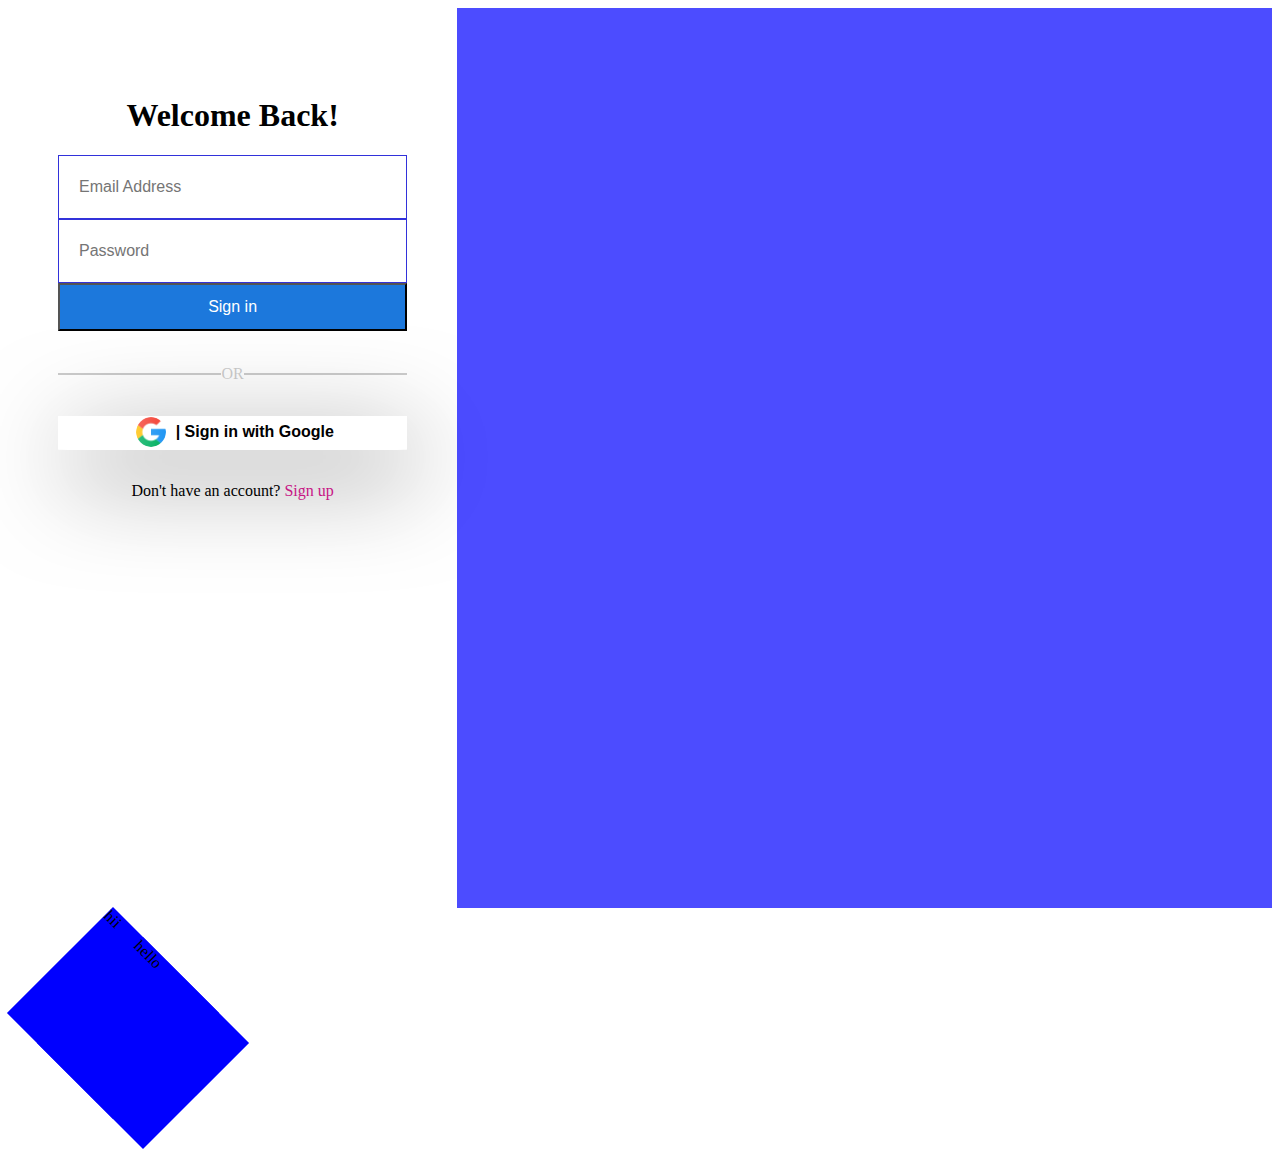
==== signin.html @ 74ea80aa "Add files via upload" ====
<html>

    <link rel="stylesheet" href="signin.css">

  
    <body>
        <div class="floatParent">
            <!--Main Form-->
            <div class="sign-up floatChild" id="sign-up">
                <h1>Welcome Back!</h1>
                <div class="input-items choiceFill">
                    <input type="email" name="email" id="email" placeholder="Email Address">
                    <input type="password" name="password" id="password" placeholder="Password">
                    <button class="signupButton" type="submit" id="submit" name="submit">Sign in</button>
                </div>
                <p class="line-text">OR</p>

                <!--Google Sign up Button-->
                <div class="gbutton">
                    <a href="#" class="gbuttonlink"><button class="gbuttonlink" type="button"><img src="googleicon.png" style="width:30px; border-radius:50%;" alt=""><b style="top: -10px; left: 5px; position: relative">     |   Sign in with Google</b></button></a>
                </div>

                <div class="signin">
                    <p>Don't have an account? <a href="index.html" style="color:mediumvioletred; text-decoration: none;">Sign up</a></p>
                </div>
            </div>

                <!--Image-->
            <div class="image floatChild">
                <section id="background-pic" class="background-pic">
                    <div id="overlay" class="overlay"></div>
                </section>
            </div>
        </div>

        <div class="floatbox">
            <div class="box1">hii</div>
            <div class="box2">hello</div>
        </div>
    </body>
</html>
---- signin.css ----
input {
    display: flex;
    flex-direction: column;
    width: 100%;
    height: 8%;
    font-size: 1rem;
    padding: 20PX;
    border: 1px groove rgb(50, 50, 218);
}

button {
    width: 100%;
    height: 6%;
    font-size: 1em;
    text-align: center;
    color: white;
    background-color: rgb(28, 120, 220);
}
h1 {
    font-family: Calibri;
    text-align: center;
    padding-top: 5%;
    
}

.input-items {
    
}


.floatParent {
    display: flex;
    flex-direction: row;
}


.sign-up {
    padding: 50px;
    text-align: center;
    flex: 30%;

}

.image {
    flex: 70%;
}


@media (max-width: 800px) {
    .floatParent{
        flex-direction: column;
    }   
}

img {
    width: 100%;

}
.line-text {
    padding: 5% 0 5% 0;
    display: flex;
    flex-direction: row;
    opacity: 0.2;
}

  
.line-text:before,
.line-text:after {
    content: "";
    flex: 1 1;
    border-bottom: 2px solid #000;
    margin: auto;
}


.background-pic{
    width: 100%;
    height: 100vh;
    background: url(asset.jpg);
    background-size: cover;
    position: relative;
    overflow: hidden;
}

.overlay {
    position: absolute;
    top: 0;
    left: 0;
    width: 100%;
    height: 100%;
    background-color: rgba(0, 0, 255, 0.7);
}

.gbuttonlink {
    width: 100%;
    background: white;
    color:black;
    border:none;
    height: 2em;
    border-radius:3%;
}
.gbutton {
    box-shadow: 10px 25px 100px #777777;
}

.signin {
    padding: 5%;
    font-size: 1em;
}

.floatbox {
    width: 150px;
    height: 150px;
    position: relative;
    margin: 30px;
}

.box1, .box2 {
    width: 150px;
    height: 150px;
    position: absolute;

    top: 0;
    left: 0;
    background-color: blue;
    z-index: 9;
    transform: rotate(45deg);
}

.box2 {
    margin: 30px;
}



color {
    color: rgb(28, 137, 220);
    color: rgb(46, 61,162);
    color: rgb(1, 178, 255);
    color: rgb(253, 227, 228);
}
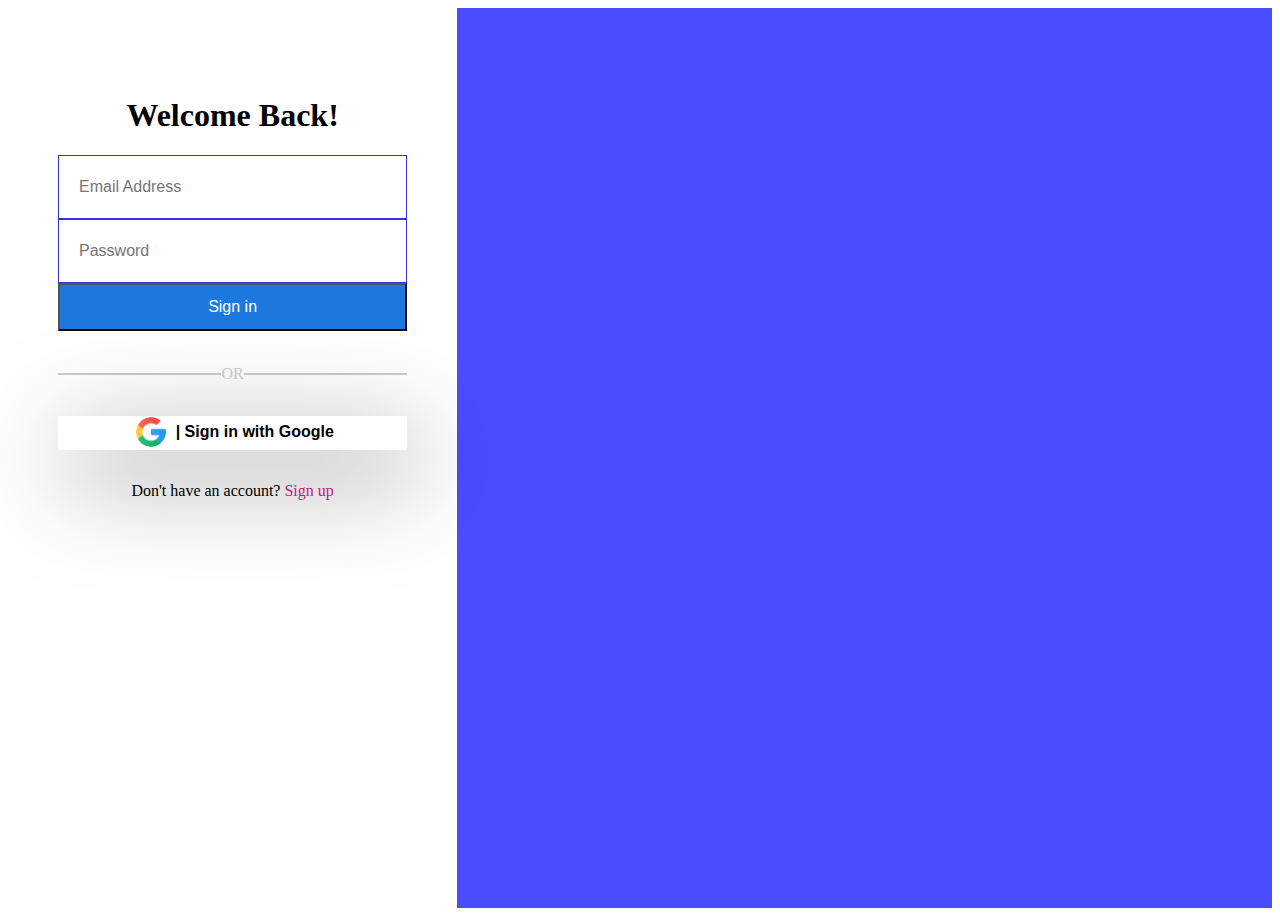
==== commit c73d707f: "Update signin.html" ====
--- a/signin.html
+++ b/signin.html
@@ -32,10 +32,5 @@
                 </section>
             </div>
         </div>
-
-        <div class="floatbox">
-            <div class="box1">hii</div>
-            <div class="box2">hello</div>
-        </div>
     </body>
-</html>+</html>
